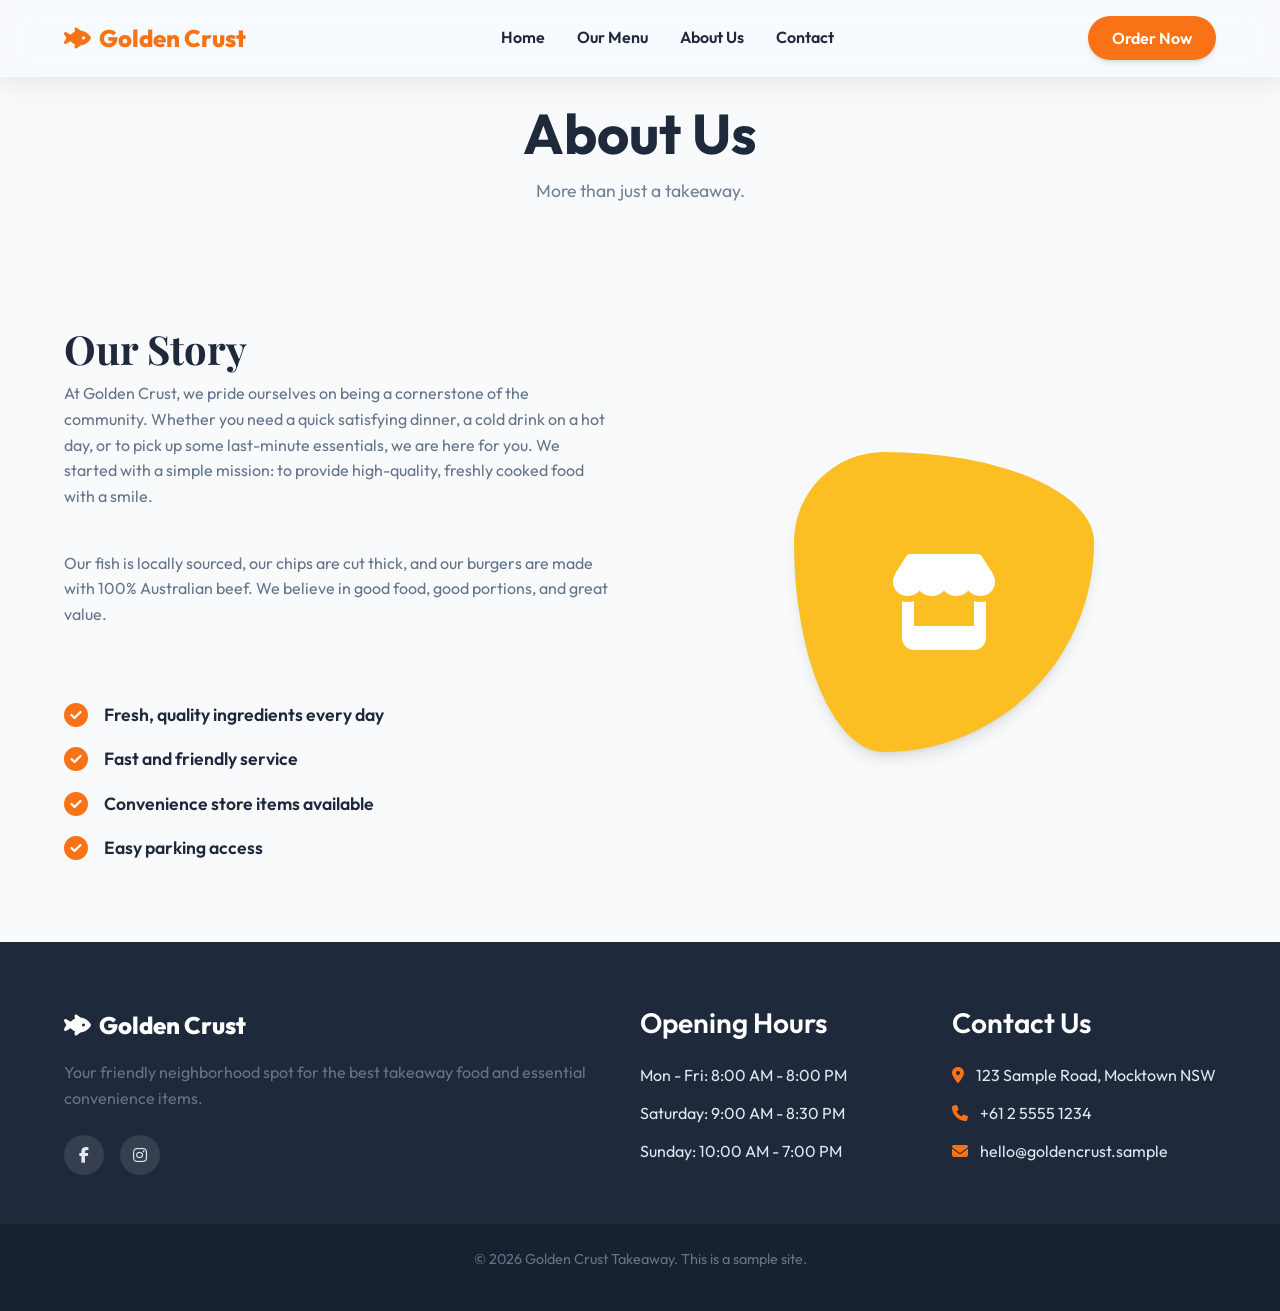
==== about.html @ 1808dbda "sanple" ====
<!DOCTYPE html>
<html lang="en">
<head>
    <meta charset="UTF-8">
    <meta name="viewport" content="width=device-width, initial-scale=1.0">
    <title>About Us | Golden Crust Takeaway</title>
    <meta name="description" content="Learn more about Golden Crust Takeaway, your friendly neighborhood spot for fresh food and convenience.">
    <!-- Google Fonts -->
    <link rel="preconnect" href="https://fonts.googleapis.com">
    <link rel="preconnect" href="https://fonts.gstatic.com" crossorigin>
    <link href="https://fonts.googleapis.com/css2?family=Outfit:wght@300;400;600;800&family=Playfair+Display:ital,wght@0,700;1,700&display=swap" rel="stylesheet">
    <!-- FontAwesome for Icons -->
    <link rel="stylesheet" href="https://cdnjs.cloudflare.com/ajax/libs/font-awesome/6.4.0/css/all.min.css">
    <!-- Custom CSS -->
    <link rel="stylesheet" href="style.css">
</head>
<body>

    <!-- Navigation -->
    <nav class="navbar" style="background-color: var(--secondary-color);">
        <div class="container nav-container">
            <a href="index.html" class="logo">
                <i class="fa-solid fa-fish-fins"></i> Golden Crust
            </a>
            <ul class="nav-links">
                <li><a href="index.html">Home</a></li>
                <li><a href="menu.html">Our Menu</a></li>
                <li><a href="about.html" class="active">About Us</a></li>
                <li><a href="contact.html">Contact</a></li>
            </ul>
            <div class="nav-actions">
                <button class="btn btn-primary order-btn" id="nav-order-btn">Order Now</button>
                <div class="menu-toggle" id="mobile-menu">
                    <span class="bar"></span>
                    <span class="bar"></span>
                    <span class="bar"></span>
                </div>
            </div>
        </div>
    </nav>

    <!-- Page Header -->
    <header class="page-header" style="padding-top: 100px; padding-bottom: 40px; background-color: var(--primary-color); color: var(--light-text); text-align: center;">
        <div class="container">
            <h1 style="font-family: var(--font-heading); margin-bottom: 10px;">About Us</h1>
            <p style="font-size: 1.1rem; opacity: 0.9;">More than just a takeaway.</p>
        </div>
    </header>

    <!-- Features / About Section -->
    <section class="features-section" id="about">
        <div class="container features-container">
            <div class="features-text">
                <h2>Our Story</h2>
                <p>At Golden Crust, we pride ourselves on being a cornerstone of the community. Whether you need a quick satisfying dinner, a cold drink on a hot day, or to pick up some last-minute essentials, we are here for you. We started with a simple mission: to provide high-quality, freshly cooked food with a smile.</p>
                <br>
                <p>Our fish is locally sourced, our chips are cut thick, and our burgers are made with 100% Australian beef. We believe in good food, good portions, and great value.</p>
                <br>
                <ul class="feature-list">
                    <li><i class="fa-solid fa-check-circle"></i> Fresh, quality ingredients every day</li>
                    <li><i class="fa-solid fa-check-circle"></i> Fast and friendly service</li>
                    <li><i class="fa-solid fa-check-circle"></i> Convenience store items available</li>
                    <li><i class="fa-solid fa-check-circle"></i> Easy parking access</li>
                </ul>
            </div>
            <div class="features-visual">
                <div class="abstract-shape">
                    <i class="fa-solid fa-store"></i>
                </div>
            </div>
        </div>
    </section>

    <!-- Contact & Footer -->
    <footer class="footer" id="contact">
        <div class="container footer-grid">
            <div class="footer-info">
                <a href="index.html" class="logo footer-logo">
                    <i class="fa-solid fa-fish-fins"></i> Golden Crust
                </a>
                <p>Your friendly neighborhood spot for the best takeaway food and essential convenience items.</p>
                <div class="social-links">
                    <a href="#"><i class="fa-brands fa-facebook-f"></i></a>
                    <a href="#"><i class="fa-brands fa-instagram"></i></a>
                </div>
            </div>
            
            <div class="footer-links">
                <h3>Opening Hours</h3>
                <ul>
                    <li>Mon - Fri: 8:00 AM - 8:00 PM</li>
                    <li>Saturday: 9:00 AM - 8:30 PM</li>
                    <li>Sunday: 10:00 AM - 7:00 PM</li>
                </ul>
            </div>

            <div class="footer-contact">
                <h3>Contact Us</h3>
                <ul>
                    <li><i class="fa-solid fa-location-dot"></i> 123 Sample Road, Mocktown NSW</li>
                    <li><i class="fa-solid fa-phone"></i> +61 2 5555 1234</li>
                    <li><i class="fa-solid fa-envelope"></i> hello@goldencrust.sample</li>
                </ul>
            </div>
        </div>
        <div class="footer-bottom">
            <p>&copy; 2026 Golden Crust Takeaway. This is a sample site.</p>
        </div>
    </footer>

    <!-- Order Modal (Hidden by default) -->
    <div class="modal-overlay" id="order-modal">
        <div class="modal-content">
            <button class="close-modal" id="close-modal"><i class="fa-solid fa-times"></i></button>
            <h2>Ready to Order?</h2>
            <p>Give us a call to place your order for pickup.</p>
            <div class="phone-number-display">
                <i class="fa-solid fa-phone"></i> +61 2 5555 1234
            </div>
            <p class="modal-note">Online ordering coming soon!</p>
        </div>
    </div>

    <!-- Custom JS -->
    <script src="app.js"></script>
</body>
</html>
---- style.css ----
:root {
    /* Color Palette */
    --primary: #f97316; /* Deep Orange */
    --primary-hover: #ea580c;
    --secondary: #fbbf24; /* Warm Yellow */
    --dark: #1e293b;
    --light: #f8fafc;
    --white: #ffffff;
    --gray: #64748b;
    --gray-light: #e2e8f0;

    /* Typography */
    --font-sans: 'Outfit', sans-serif;
    --font-serif: 'Playfair Display', serif;

    /* Spacing */
    --spacing-sm: 0.5rem;
    --spacing-md: 1rem;
    --spacing-lg: 2rem;
    --spacing-xl: 4rem;

    /* Shadows & Transitions */
    --shadow-sm: 0 1px 2px 0 rgb(0 0 0 / 0.05);
    --shadow-md: 0 4px 6px -1px rgb(0 0 0 / 0.1), 0 2px 4px -2px rgb(0 0 0 / 0.1);
    --shadow-lg: 0 10px 15px -3px rgb(0 0 0 / 0.1), 0 4px 6px -4px rgb(0 0 0 / 0.1);
    --shadow-glow: 0 0 20px rgba(249, 115, 22, 0.4);
    --transition: all 0.3s ease;
}

/* Base Reset */
* {
    margin: 0;
    padding: 0;
    box-sizing: border-box;
}

html {
    scroll-behavior: smooth;
}

body {
    font-family: var(--font-sans);
    color: var(--dark);
    background-color: var(--light);
    line-height: 1.6;
    overflow-x: hidden;
}

/* Typography */
h1, h2, h3, h4 {
    line-height: 1.2;
    margin-bottom: var(--spacing-sm);
    font-family: var(--font-serif);
}

h1 { font-size: 3.5rem; }
h2 { font-size: 2.5rem; }
h3 { font-size: 1.75rem; font-family: var(--font-sans); font-weight: 600;}
h4 { font-size: 1.25rem; font-family: var(--font-sans); }

p { margin-bottom: var(--spacing-md); color: var(--gray); }

a { text-decoration: none; color: inherit; }

ul { list-style: none; }

.highlight {
    color: var(--primary);
}

/* Container */
.container {
    width: 90%;
    max-width: 1200px;
    margin: 0 auto;
}

/* Buttons */
.btn {
    display: inline-block;
    padding: 0.75rem 1.5rem;
    border-radius: 50px;
    font-weight: 600;
    cursor: pointer;
    transition: var(--transition);
    border: none;
    font-family: var(--font-sans);
    font-size: 1rem;
}

.btn-primary {
    background-color: var(--primary);
    color: var(--white);
    box-shadow: var(--shadow-md);
}

.btn-primary:hover {
    background-color: var(--primary-hover);
    transform: translateY(-2px);
    box-shadow: var(--shadow-lg), var(--shadow-glow);
}

.btn-outline {
    background-color: transparent;
    color: var(--primary);
    border: 2px solid var(--primary);
}

.btn-outline:hover {
    background-color: var(--primary);
    color: var(--white);
    transform: translateY(-2px);
}

.btn-text {
    background: none;
    color: var(--primary);
    padding: 0;
    display: flex;
    align-items: center;
    gap: 0.5rem;
}

.btn-text:hover {
    color: var(--primary-hover);
    gap: 0.75rem;
}

/* Navigation */
.navbar {
    background: rgba(255, 255, 255, 0.65);
    backdrop-filter: blur(16px) saturate(180%);
    -webkit-backdrop-filter: blur(16px) saturate(180%);
    border-bottom: 1px solid rgba(255, 255, 255, 0.3);
    position: fixed;
    top: 0;
    left: 0;
    width: 100%;
    z-index: 1000;
    padding: 1rem 0;
    box-shadow: 0 4px 30px rgba(0, 0, 0, 0.1);
    transition: var(--transition);
}

.nav-container {
    display: flex;
    justify-content: space-between;
    align-items: center;
}

.logo {
    font-size: 1.5rem;
    font-weight: 800;
    color: var(--primary);
    display: flex;
    align-items: center;
    gap: 0.5rem;
}

.nav-links {
    display: flex;
    gap: 2rem;
}

.nav-links a {
    font-weight: 600;
    color: var(--dark);
    transition: var(--transition);
}

.nav-links a:hover {
    color: var(--primary);
}

.nav-actions {
    display: flex;
    align-items: center;
    gap: 1rem;
}

/* Mobile Menu Toggle */
.menu-toggle {
    display: none;
    flex-direction: column;
    gap: 5px;
    cursor: pointer;
}

.menu-toggle .bar {
    width: 25px;
    height: 3px;
    background-color: var(--dark);
    transition: var(--transition);
    border-radius: 3px;
}

/* Hero Section */
.hero {
    position: relative;
    padding-top: 80px; /* Space for navbar */
    min-height: 100vh; /* Fill entire viewport */
    display: flex;
    align-items: center;
    background-color: #2b2d31; /* Dark grey from reference */
    overflow: hidden;
}

/* Circular Slideshow Container */
.slideshow-container {
    position: absolute;
    top: 50%;
    left: -20vw; /* Scales with screen width */
    transform: translateY(-50%);
    width: 100vh; /* Scales with screen height */
    height: 100vh;
    min-width: 850px;
    min-height: 850px;
    border-radius: 50%;
    overflow: hidden;
    z-index: 1;
    box-shadow: 0 0 50px rgba(0,0,0,0.6);
}

/* Background Slideshow */
.slideshow {
    width: 100%;
    height: 100%;
    position: relative;
}

.slide {
    position: absolute;
    top: 0;
    left: 0;
    width: 100%;
    height: 100%;
    background-size: cover;
    background-position: center;
    opacity: 0;
    transition: opacity 1.5s ease-in-out;
}

.slide.active {
    opacity: 1;
}

.slide-1 { background-image: url('images/hero_bg1.png'); }
.slide-2 { background-image: url('images/hero_bg2.png'); }
.slide-3 { background-image: url('images/hero_bg3.png'); }

.hero-content {
    display: grid;
    grid-template-columns: 1fr 1fr;
    gap: var(--spacing-xl);
    align-items: center;
    position: relative;
    z-index: 2;
}

.hero-text {
    grid-column: 2;
}

.badge {
    display: inline-block;
    background-color: rgba(249, 115, 22, 0.9);
    color: var(--white);
    padding: 0.5rem 1rem;
    border-radius: 50px;
    font-weight: 600;
    font-size: 0.875rem;
    margin-bottom: 1.5rem;
}

.hero-text h1 {
    font-size: 4rem;
    color: var(--white);
    line-height: 1.1;
    margin-bottom: 1rem;
}

.hero-text p {
    color: #cbd5e1;
    font-size: 1.1rem;
    margin-bottom: 2rem;
}

.hero-buttons {
    display: flex;
    align-items: center;
    gap: 1.5rem;
}

.btn-play {
    background: transparent;
    color: var(--white);
    display: flex;
    align-items: center;
    gap: 0.75rem;
    border: none;
    font-weight: 600;
    font-size: 1rem;
    font-family: var(--font-sans);
    cursor: pointer;
    transition: var(--transition);
}

.btn-play i {
    font-size: 1.25rem;
    color: var(--white);
    border: 2px solid var(--white);
    border-radius: 50%;
    width: 45px;
    height: 45px;
    display: flex;
    justify-content: center;
    align-items: center;
    transition: var(--transition);
}

.btn-play:hover {
    color: var(--primary);
}

.btn-play:hover i {
    background: var(--white);
    color: var(--primary);
    border-color: var(--white);
}

/* Menu Section */
.menu-section {
    padding: var(--spacing-xl) 0;
    background-color: var(--white);
}

.section-header {
    text-align: center;
    max-width: 600px;
    margin: 0 auto var(--spacing-xl);
}

.menu-grid {
    display: grid;
    grid-template-columns: repeat(auto-fit, minmax(280px, 1fr));
    gap: 2rem;
}

.menu-card {
    background-color: var(--light);
    border-radius: 1.5rem;
    overflow: hidden;
    box-shadow: var(--shadow-md);
    transition: var(--transition);
}

.menu-card:hover {
    transform: translateY(-10px);
    box-shadow: var(--shadow-lg);
}

/* AI generated backgrounds for food images */
.menu-card-image {
    height: 200px;
    position: relative;
    display: flex;
    align-items: flex-end;
    justify-content: flex-end;
    padding: 1rem;
    background-size: cover;
    background-position: center;
}

.fish-chips-bg {
    background-image: url('images/fish_chips.png');
}

.burger-bg {
    background-image: url('images/burger.png');
}

.calamari-bg {
    background-image: url('images/calamari.png');
}

.convenience-bg {
    background-image: url('images/snacks.png');
}

.chicken-burger-bg {
    background-image: url('images/chicken_burger.png');
}

.loaded-fries-bg {
    background-image: url('images/loaded_fries.png');
}


.price-tag {
    background-color: var(--primary);
    color: var(--white);
    padding: 0.5rem 1rem;
    border-radius: 50px;
    font-weight: 800;
    box-shadow: var(--shadow-sm);
    z-index: 2;
}

.menu-card-content {
    padding: 1.5rem;
}

.menu-card-content p {
    font-size: 0.9rem;
    margin-bottom: 1.5rem;
}

/* Features Section */
.features-section {
    padding: var(--spacing-xl) 0;
    background-color: var(--light);
}

.features-container {
    display: grid;
    grid-template-columns: 1fr 1fr;
    gap: var(--spacing-xl);
    align-items: center;
}

.feature-list {
    margin-top: 2rem;
}

.feature-list li {
    display: flex;
    align-items: center;
    gap: 1rem;
    margin-bottom: 1rem;
    font-size: 1.1rem;
    font-weight: 600;
}

.feature-list i {
    color: var(--primary);
    font-size: 1.5rem;
}

.features-visual {
    position: relative;
    height: 400px;
    display: flex;
    justify-content: center;
    align-items: center;
}

.abstract-shape {
    width: 300px;
    height: 300px;
    background-color: var(--secondary);
    border-radius: 30% 70% 70% 30% / 30% 30% 70% 70%;
    display: flex;
    justify-content: center;
    align-items: center;
    font-size: 6rem;
    color: var(--white);
    box-shadow: var(--shadow-lg);
    animation: pulse 4s infinite alternate ease-in-out;
}

@keyframes pulse {
    0% { transform: scale(1); border-radius: 30% 70% 70% 30% / 30% 30% 70% 70%;}
    100% { transform: scale(1.05); border-radius: 50%; }
}

/* Footer */
.footer {
    background-color: var(--dark);
    color: var(--gray-light);
    padding: var(--spacing-xl) 0 0 0;
}

.footer-grid {
    display: grid;
    grid-template-columns: 2fr 1fr 1fr;
    gap: 3rem;
    margin-bottom: 3rem;
}

.footer-logo {
    color: var(--white);
    margin-bottom: 1rem;
}

.social-links {
    display: flex;
    gap: 1rem;
    margin-top: 1.5rem;
}

.social-links a {
    width: 40px;
    height: 40px;
    border-radius: 50%;
    background-color: rgba(255, 255, 255, 0.1);
    display: flex;
    justify-content: center;
    align-items: center;
    transition: var(--transition);
}

.social-links a:hover {
    background-color: var(--primary);
    color: var(--white);
    transform: translateY(-3px);
}

.footer h3 {
    color: var(--white);
    margin-bottom: 1.5rem;
}

.footer-links ul li, .footer-contact ul li {
    margin-bottom: 0.75rem;
    display: flex;
    align-items: flex-start;
    gap: 0.75rem;
}

.footer-contact ul li i {
    color: var(--primary);
    margin-top: 4px;
}

.footer-bottom {
    background-color: rgba(0, 0, 0, 0.2);
    text-align: center;
    padding: 1.5rem;
    font-size: 0.9rem;
}

/* Modal */
.modal-overlay {
    position: fixed;
    top: 0;
    left: 0;
    width: 100%;
    height: 100%;
    background-color: rgba(0, 0, 0, 0.6);
    backdrop-filter: blur(5px);
    display: flex;
    justify-content: center;
    align-items: center;
    z-index: 2000;
    opacity: 0;
    visibility: hidden;
    transition: var(--transition);
}

.modal-overlay.active {
    opacity: 1;
    visibility: visible;
}

.modal-content {
    background-color: var(--white);
    padding: 3rem;
    border-radius: 1.5rem;
    max-width: 500px;
    width: 90%;
    text-align: center;
    position: relative;
    transform: translateY(20px);
    transition: var(--transition);
    box-shadow: var(--shadow-lg);
}

.modal-overlay.active .modal-content {
    transform: translateY(0);
}

.close-modal {
    position: absolute;
    top: 1.5rem;
    right: 1.5rem;
    background: none;
    border: none;
    font-size: 1.5rem;
    color: var(--gray);
    cursor: pointer;
    transition: var(--transition);
}

.close-modal:hover {
    color: var(--dark);
    transform: rotate(90deg);
}

.phone-number-display {
    background-color: var(--light);
    border: 2px dashed var(--primary);
    padding: 1.5rem;
    border-radius: 1rem;
    font-size: 1.5rem;
    font-weight: 800;
    color: var(--primary);
    margin: 1.5rem 0;
    display: flex;
    justify-content: center;
    align-items: center;
    gap: 1rem;
}

.modal-note {
    font-size: 0.85rem;
    color: var(--gray);
}

/* Responsive */
@media (max-width: 992px) {
    .hero-content {
        grid-template-columns: 1fr;
        text-align: center;
    }
    
    .hero-text h1 {
        font-size: 3rem;
    }

    .hero-buttons {
        justify-content: center;
    }

    .hero-text {
        grid-column: 1; /* Reset grid column */
    }

    .slideshow-container {
        left: 50%;
        top: 0;
        transform: translate(-50%, -20%);
        width: 600px;
        height: 600px;
        opacity: 0.3; /* fade it to background on mobile */
    }

    .features-container {
        grid-template-columns: 1fr;
    }

    .features-text {
        order: 2;
    }

    .features-visual {
        order: 1;
    }

    .footer-grid {
        grid-template-columns: 1fr 1fr;
    }
}

@media (max-width: 768px) {
    .nav-links, .order-btn {
        display: none;
    }

    .menu-toggle {
        display: flex;
    }
    
    .nav-links.active {
        display: flex;
        flex-direction: column;
        position: absolute;
        top: 100%;
        left: 0;
        width: 100%;
        background-color: var(--white);
        padding: 2rem;
        box-shadow: var(--shadow-md);
        text-align: center;
    }

    .nav-links.active a {
        color: var(--dark);
    }

    .nav-links.active a:hover {
        color: var(--primary);
    }

    .footer-grid {
        grid-template-columns: 1fr;
    }

    h1 {
        font-size: 2.5rem !important;
    }
}
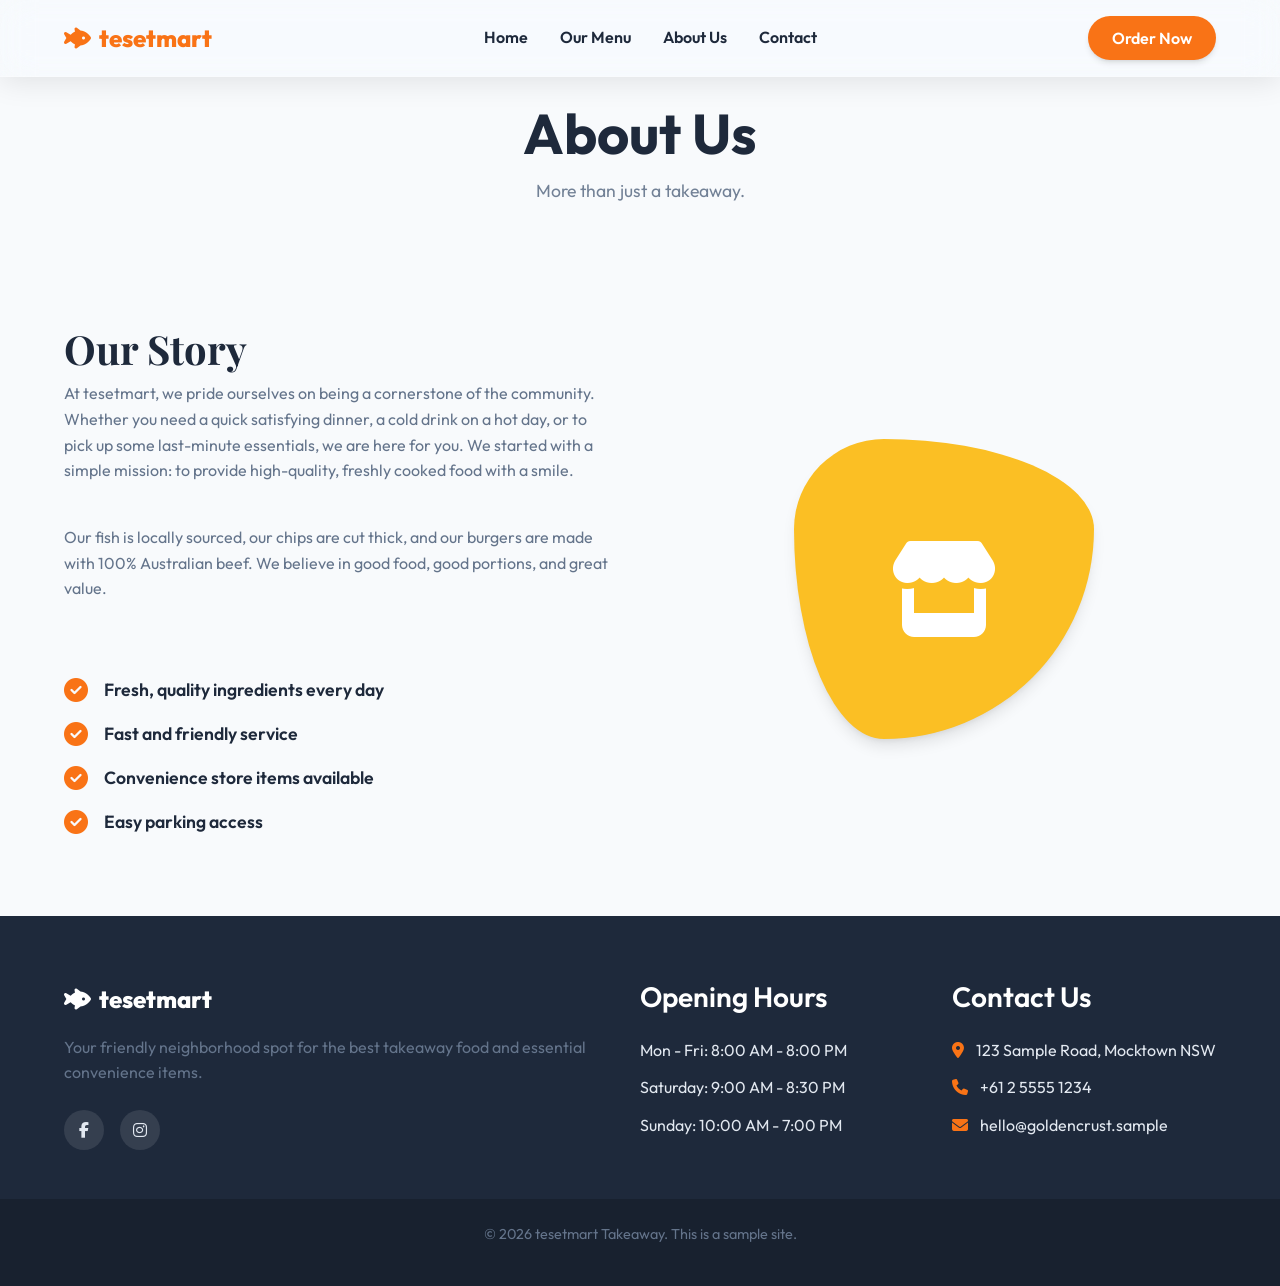
==== commit 76b40549: "rtesmart" ====
--- a/about.html
+++ b/about.html
@@ -3,8 +3,8 @@
 <head>
     <meta charset="UTF-8">
     <meta name="viewport" content="width=device-width, initial-scale=1.0">
-    <title>About Us | Golden Crust Takeaway</title>
-    <meta name="description" content="Learn more about Golden Crust Takeaway, your friendly neighborhood spot for fresh food and convenience.">
+    <title>About Us | tesetmart Takeaway</title>
+    <meta name="description" content="Learn more about tesetmart Takeaway, your friendly neighborhood spot for fresh food and convenience.">
     <!-- Google Fonts -->
     <link rel="preconnect" href="https://fonts.googleapis.com">
     <link rel="preconnect" href="https://fonts.gstatic.com" crossorigin>
@@ -20,7 +20,7 @@
     <nav class="navbar" style="background-color: var(--secondary-color);">
         <div class="container nav-container">
             <a href="index.html" class="logo">
-                <i class="fa-solid fa-fish-fins"></i> Golden Crust
+                <i class="fa-solid fa-fish-fins"></i> tesetmart
             </a>
             <ul class="nav-links">
                 <li><a href="index.html">Home</a></li>
@@ -52,7 +52,7 @@
         <div class="container features-container">
             <div class="features-text">
                 <h2>Our Story</h2>
-                <p>At Golden Crust, we pride ourselves on being a cornerstone of the community. Whether you need a quick satisfying dinner, a cold drink on a hot day, or to pick up some last-minute essentials, we are here for you. We started with a simple mission: to provide high-quality, freshly cooked food with a smile.</p>
+                <p>At tesetmart, we pride ourselves on being a cornerstone of the community. Whether you need a quick satisfying dinner, a cold drink on a hot day, or to pick up some last-minute essentials, we are here for you. We started with a simple mission: to provide high-quality, freshly cooked food with a smile.</p>
                 <br>
                 <p>Our fish is locally sourced, our chips are cut thick, and our burgers are made with 100% Australian beef. We believe in good food, good portions, and great value.</p>
                 <br>
@@ -76,7 +76,7 @@
         <div class="container footer-grid">
             <div class="footer-info">
                 <a href="index.html" class="logo footer-logo">
-                    <i class="fa-solid fa-fish-fins"></i> Golden Crust
+                    <i class="fa-solid fa-fish-fins"></i> tesetmart
                 </a>
                 <p>Your friendly neighborhood spot for the best takeaway food and essential convenience items.</p>
                 <div class="social-links">
@@ -104,7 +104,7 @@
             </div>
         </div>
         <div class="footer-bottom">
-            <p>&copy; 2026 Golden Crust Takeaway. This is a sample site.</p>
+            <p>&copy; 2026 tesetmart Takeaway. This is a sample site.</p>
         </div>
     </footer>
 
